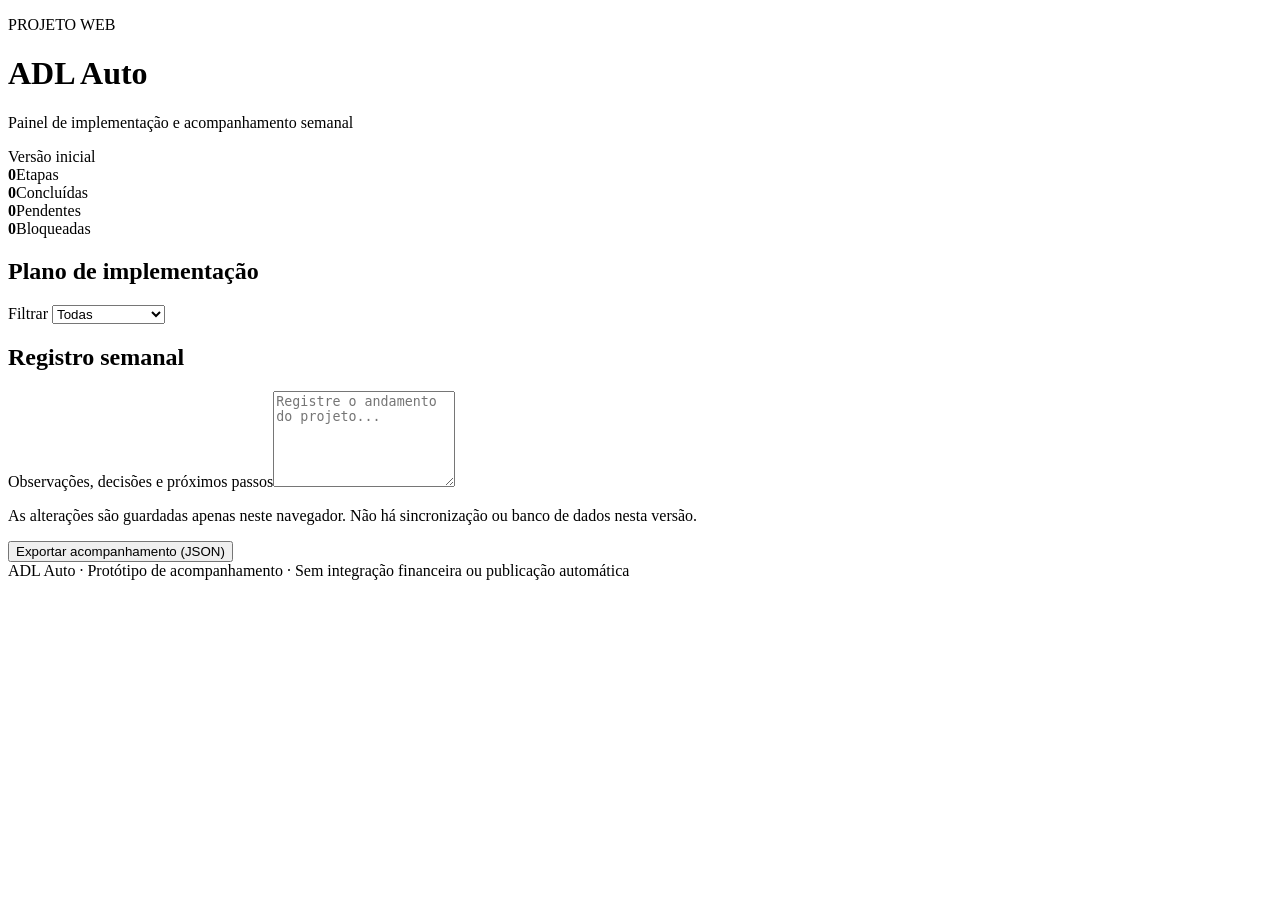
==== index.html @ 33044a2d "feat: adicionar base do painel ADL Auto em português" ====
<!doctype html><html lang="pt-BR"><head><meta charset="UTF-8"><meta name="viewport" content="width=device-width,initial-scale=1"><meta name="description" content="Painel de acompanhamento do projeto ADL Auto"><title>ADL Auto | Painel</title><link rel="stylesheet" href="styles.css"></head><body><main class="container"><header><div><p class="eyebrow">PROJETO WEB</p><h1>ADL Auto</h1><p>Painel de implementação e acompanhamento semanal</p></div><span class="tag">Versão inicial</span></header><section class="summary" aria-label="Resumo"><article><strong id="total">0</strong><span>Etapas</span></article><article><strong id="done">0</strong><span>Concluídas</span></article><article><strong id="pending">0</strong><span>Pendentes</span></article><article><strong id="blocked">0</strong><span>Bloqueadas</span></article></section><section class="panel"><div class="toolbar"><h2>Plano de implementação</h2><label>Filtrar <select id="filter"><option value="all">Todas</option><option value="pending">Pendentes</option><option value="progress">Em andamento</option><option value="done">Concluídas</option><option value="blocked">Bloqueadas</option></select></label></div><div id="tasks"></div></section><section class="panel"><h2>Registro semanal</h2><label for="notes">Observações, decisões e próximos passos</label><textarea id="notes" rows="6" placeholder="Registre o andamento do projeto..."></textarea><p class="hint">As alterações são guardadas apenas neste navegador. Não há sincronização ou banco de dados nesta versão.</p><button id="export">Exportar acompanhamento (JSON)</button></section><footer>ADL Auto · Protótipo de acompanhamento · Sem integração financeira ou publicação automática</footer></main><script src="app.js" defer></script></body></html>
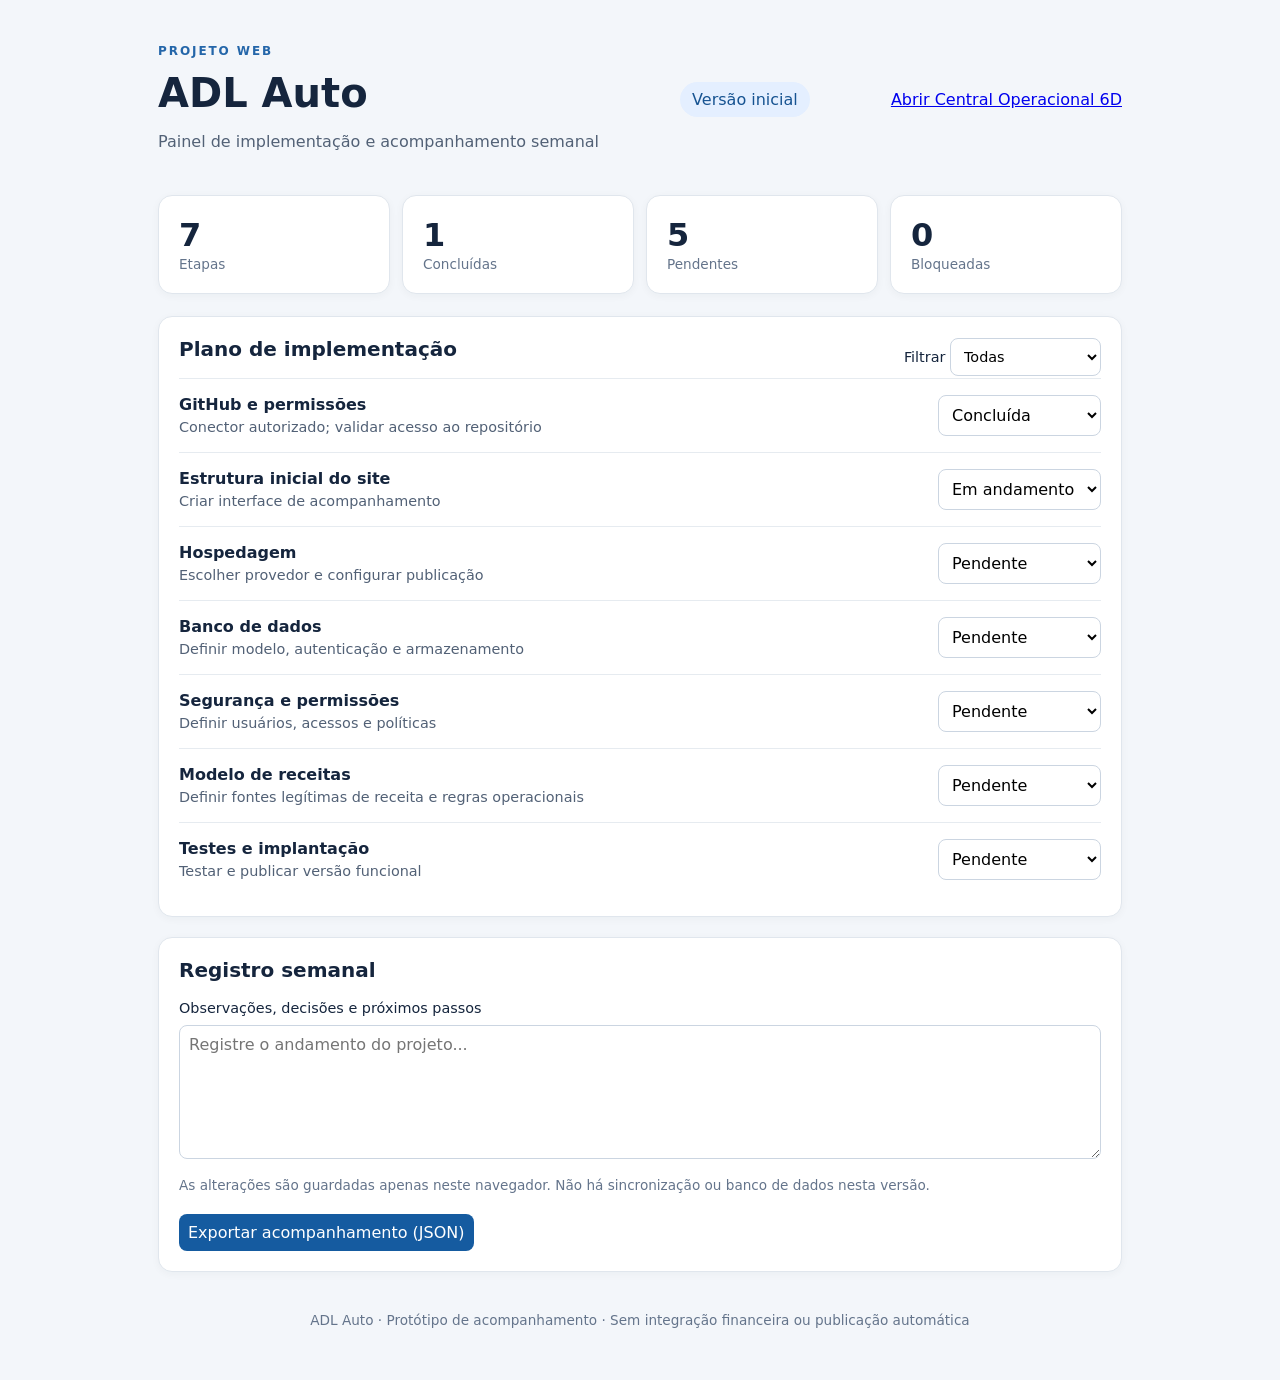
==== commit f5740e9d: "feat: adicionar acesso a central 6D no painel ADL Auto" ====
--- a/index.html
+++ b/index.html
@@ -1 +1 @@
-<!doctype html><html lang="pt-BR"><head><meta charset="UTF-8"><meta name="viewport" content="width=device-width,initial-scale=1"><meta name="description" content="Painel de acompanhamento do projeto ADL Auto"><title>ADL Auto | Painel</title><link rel="stylesheet" href="styles.css"></head><body><main class="container"><header><div><p class="eyebrow">PROJETO WEB</p><h1>ADL Auto</h1><p>Painel de implementação e acompanhamento semanal</p></div><span class="tag">Versão inicial</span></header><section class="summary" aria-label="Resumo"><article><strong id="total">0</strong><span>Etapas</span></article><article><strong id="done">0</strong><span>Concluídas</span></article><article><strong id="pending">0</strong><span>Pendentes</span></article><article><strong id="blocked">0</strong><span>Bloqueadas</span></article></section><section class="panel"><div class="toolbar"><h2>Plano de implementação</h2><label>Filtrar <select id="filter"><option value="all">Todas</option><option value="pending">Pendentes</option><option value="progress">Em andamento</option><option value="done">Concluídas</option><option value="blocked">Bloqueadas</option></select></label></div><div id="tasks"></div></section><section class="panel"><h2>Registro semanal</h2><label for="notes">Observações, decisões e próximos passos</label><textarea id="notes" rows="6" placeholder="Registre o andamento do projeto..."></textarea><p class="hint">As alterações são guardadas apenas neste navegador. Não há sincronização ou banco de dados nesta versão.</p><button id="export">Exportar acompanhamento (JSON)</button></section><footer>ADL Auto · Protótipo de acompanhamento · Sem integração financeira ou publicação automática</footer></main><script src="app.js" defer></script></body></html>+<!doctype html><html lang="pt-BR"><head><meta charset="UTF-8"><meta name="viewport" content="width=device-width,initial-scale=1"><meta name="description" content="Painel de acompanhamento do projeto ADL Auto"><title>ADL Auto | Painel</title><link rel="stylesheet" href="styles.css"></head><body><main class="container"><header><div><p class="eyebrow">PROJETO WEB</p><h1>ADL Auto</h1><p>Painel de implementação e acompanhamento semanal</p></div><span class="tag">Versão inicial</span><p><a href="central-6d.html">Abrir Central Operacional 6D</a></p></header><section class="summary" aria-label="Resumo"><article><strong id="total">0</strong><span>Etapas</span></article><article><strong id="done">0</strong><span>Concluídas</span></article><article><strong id="pending">0</strong><span>Pendentes</span></article><article><strong id="blocked">0</strong><span>Bloqueadas</span></article></section><section class="panel"><div class="toolbar"><h2>Plano de implementação</h2><label>Filtrar <select id="filter"><option value="all">Todas</option><option value="pending">Pendentes</option><option value="progress">Em andamento</option><option value="done">Concluídas</option><option value="blocked">Bloqueadas</option></select></label></div><div id="tasks"></div></section><section class="panel"><h2>Registro semanal</h2><label for="notes">Observações, decisões e próximos passos</label><textarea id="notes" rows="6" placeholder="Registre o andamento do projeto..."></textarea><p class="hint">As alterações são guardadas apenas neste navegador. Não há sincronização ou banco de dados nesta versão.</p><button id="export">Exportar acompanhamento (JSON)</button></section><footer>ADL Auto · Protótipo de acompanhamento · Sem integração financeira ou publicação automática</footer></main><script src="app.js" defer></script></body></html>
--- a/styles.css
+++ b/styles.css
@@ -0,0 +1 @@
+:root{font-family:system-ui,-apple-system,Segoe UI,sans-serif;color:#15253d;background:#f3f6fa}*{box-sizing:border-box}body{margin:0}.container{max-width:1000px;margin:auto;padding:32px 18px}header,.toolbar{display:flex;justify-content:space-between;align-items:center;gap:20px}header{margin-bottom:28px}h1{font-size:2.5rem;margin:0}h2{margin-top:0;font-size:1.25rem}p{color:#526176}.eyebrow{font-size:.75rem;letter-spacing:.16em;font-weight:800;color:#2466a9}.tag{background:#e4efff;color:#165391;border-radius:20px;padding:8px 12px}.summary{display:grid;grid-template-columns:repeat(4,1fr);gap:12px;margin-bottom:22px}.summary article,.panel{background:white;border:1px solid #e0e6ed;border-radius:14px;padding:20px;box-shadow:0 2px 9px #16283b0a}.summary strong{display:block;font-size:2rem}.summary span,.hint,footer{font-size:.85rem;color:#64748b}.panel{margin-bottom:20px}.task{padding:16px 0;border-top:1px solid #e6ebf0;display:grid;grid-template-columns:1fr auto;gap:12px}.task h3{font-size:1rem;margin:0 0 5px}.task p{margin:0;font-size:.9rem}.task select,select,textarea,button{font:inherit;border:1px solid #cbd5e1;border-radius:8px;padding:9px;background:white}textarea{width:100%;margin-top:8px;resize:vertical}button{background:#155ba0;color:white;cursor:pointer;border:0;margin-top:8px}label{font-size:.9rem}footer{text-align:center;padding:20px}@media(max-width:650px){.summary{grid-template-columns:repeat(2,1fr)}header,.toolbar{align-items:flex-start;flex-direction:column}.task{grid-template-columns:1fr}}
